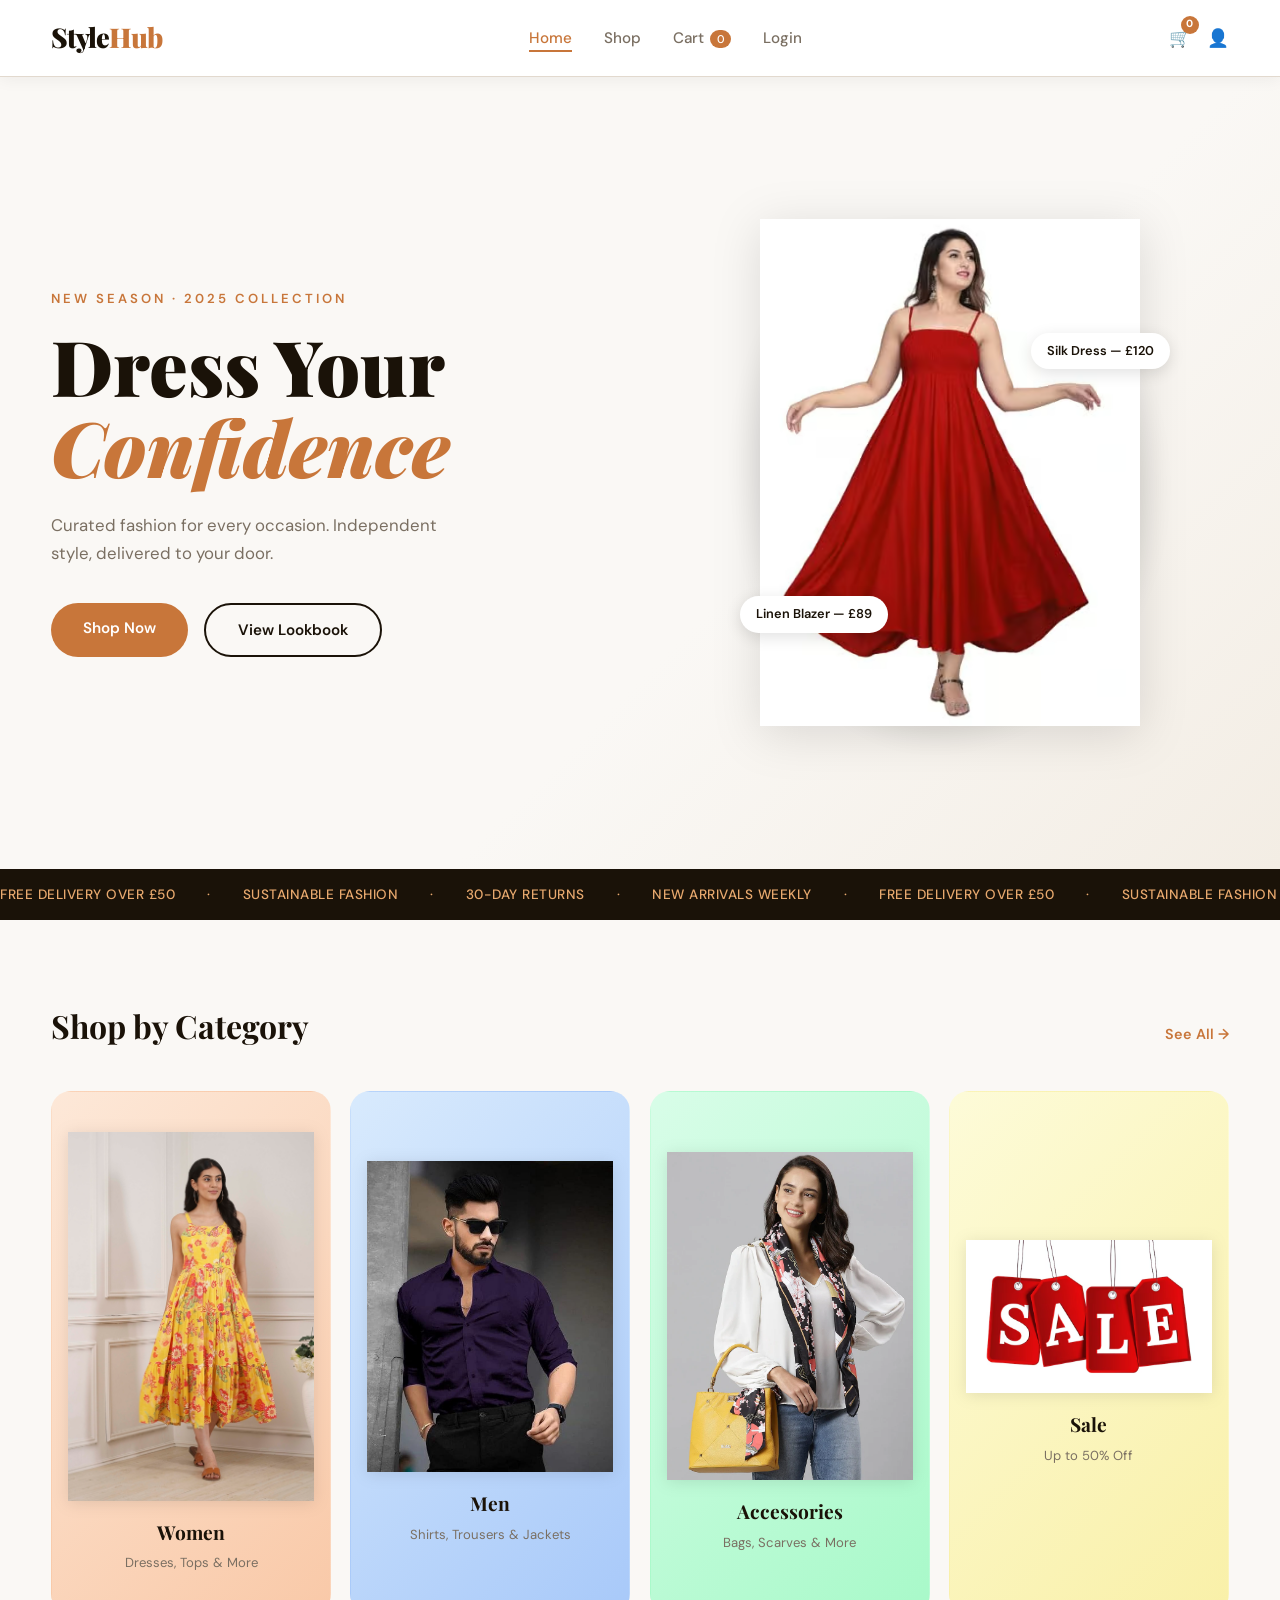
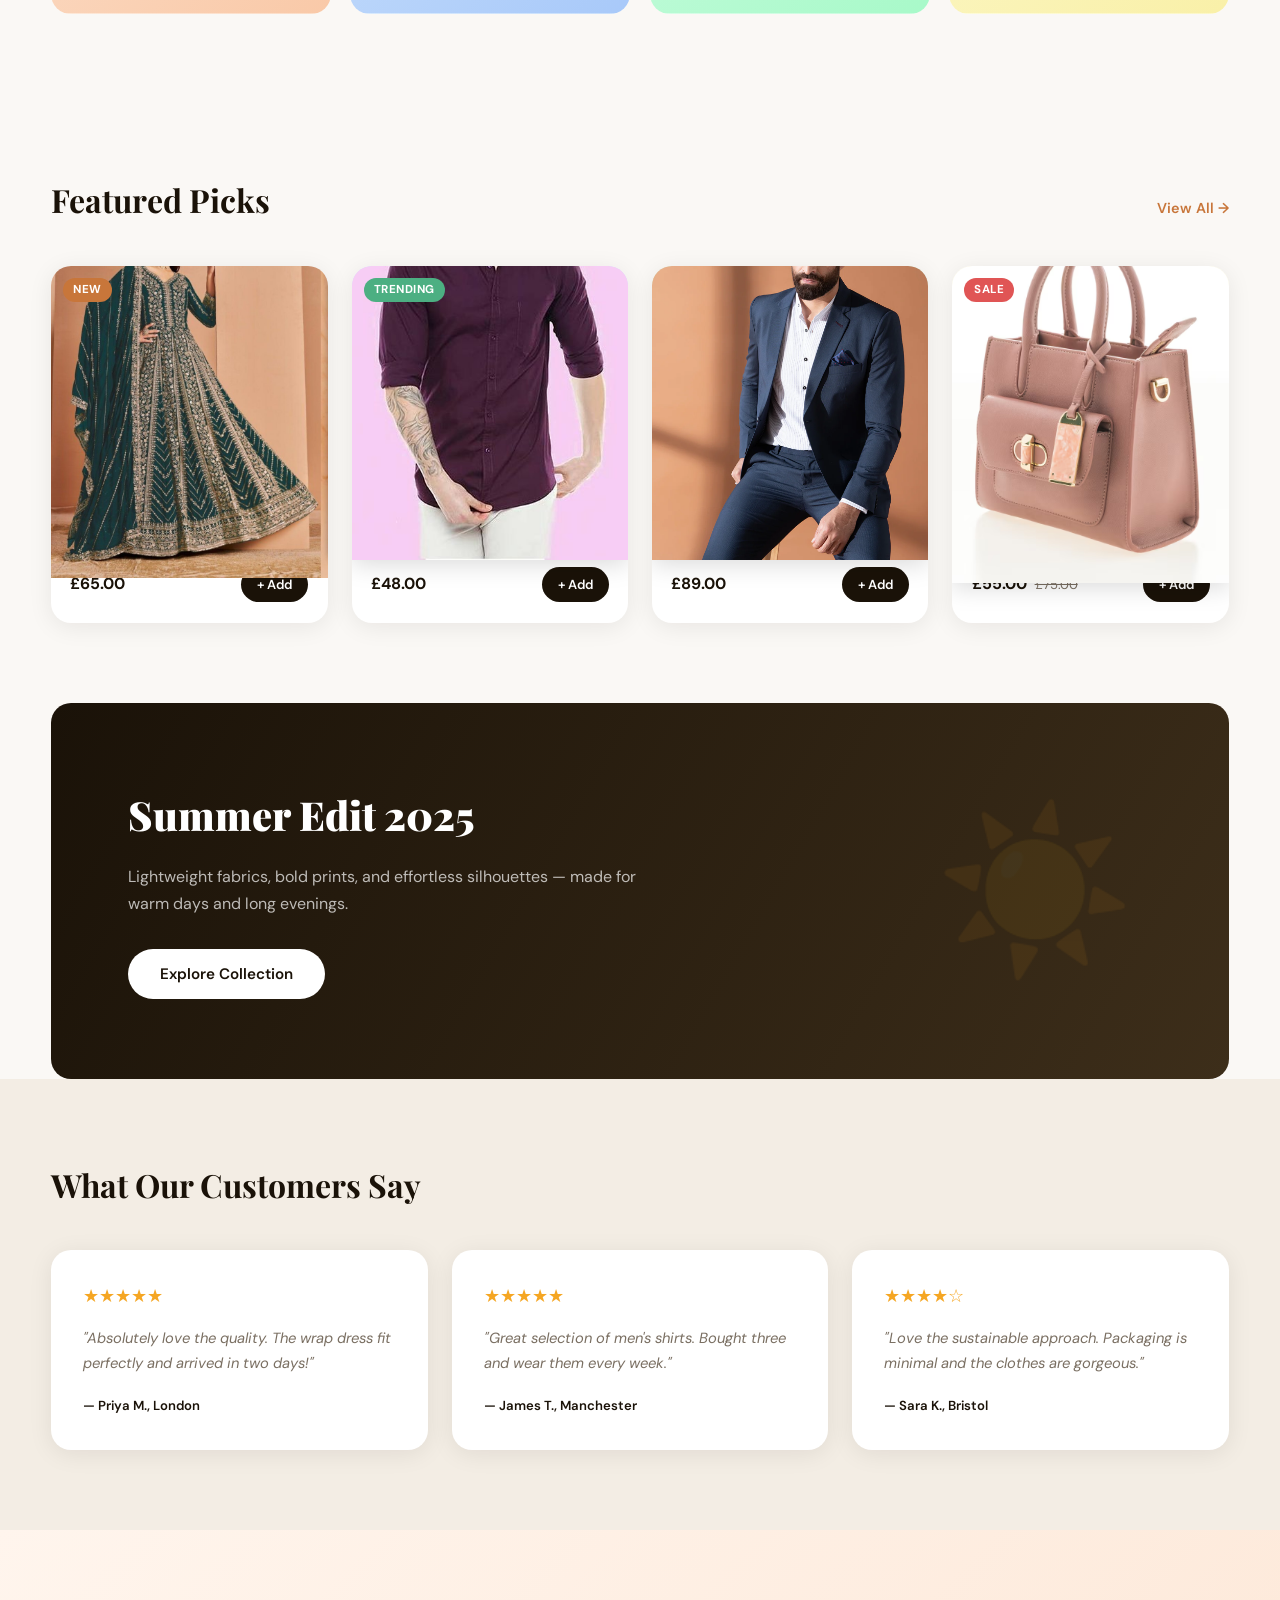
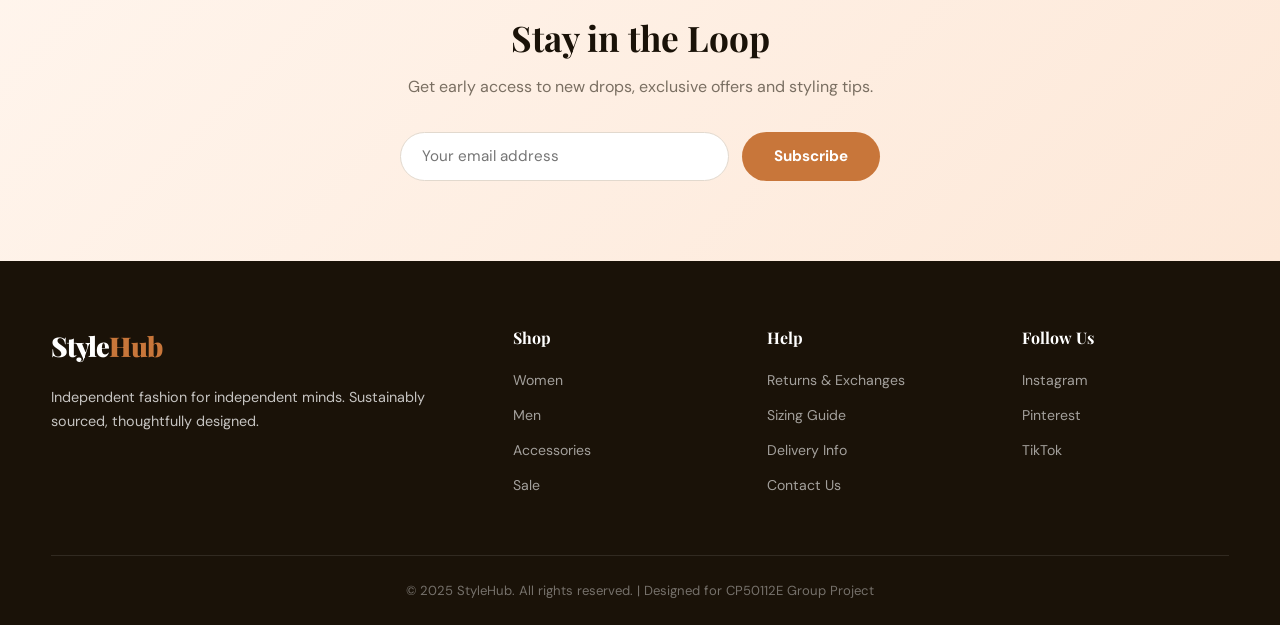
==== index.html @ 27a19b40 "Initial commit" ====
<!DOCTYPE html>
<html lang="en">
<head>
  <meta charset="UTF-8" />
  <meta name="viewport" content="width=device-width, initial-scale=1.0"/>
  <title>StyleHub — Fashion Forward</title>
  <link rel="stylesheet" href="css/style.css"/>
  <link rel="stylesheet" href="css/home.css"/>
  <link href="https://fonts.googleapis.com/css2?family=Playfair+Display:wght@400;700;900&family=DM+Sans:wght@300;400;500&display=swap" rel="stylesheet"/>
</head>
<body>

  <!-- ===== NAVBAR ===== -->
  <nav class="navbar">
    <div class="nav-logo">Style<span>Hub</span></div>
    <ul class="nav-links">
      <li><a href="index.html" class="active">Home</a></li>
      <li><a href="products.html">Shop</a></li>
      <li><a href="cart.html">Cart <span class="cart-count">0</span></a></li>
      <li><a href="login.html">Login</a></li>
    </ul>
    <div class="nav-icons">
      <a href="cart.html" class="icon-btn">🛒 <span class="cart-badge">0</span></a>
      <a href="login.html" class="icon-btn">👤</a>
    </div>
  </nav>

  <!-- ===== HERO ===== -->
  <section class="hero">
    <div class="hero-content">
      <p class="hero-sub">New Season · 2025 Collection</p>
      <h1 class="hero-title">Dress Your<br/><em>Confidence</em></h1>
      <p class="hero-desc">Curated fashion for every occasion. Independent style, delivered to your door.</p>
      <div class="hero-btns">
        <a href="products.html" class="btn-primary">Shop Now</a>
        <a href="products.html" class="btn-outline">View Lookbook</a>
      </div>
    </div>
    <div class="hero-image">
      <div class="hero-img-card">
        <div class="hero-badge">NEW IN</div>
        <div class="hero-mannequin"> <img src="images/dress.png" alt="Dress"> </div>
        <div class="floating-tag tag1">Linen Blazer — £89</div>
        <div class="floating-tag tag2">Silk Dress — £120</div>
      </div>
    </div>
  </section>

  <!-- ===== MARQUEE ===== -->
  <div class="marquee-bar">
    <div class="marquee-track">
      <span>Free Delivery Over £50</span><span>·</span>
      <span>Sustainable Fashion</span><span>·</span>
      <span>30-Day Returns</span><span>·</span>
      <span>New Arrivals Weekly</span><span>·</span>
      <span>Free Delivery Over £50</span><span>·</span>
      <span>Sustainable Fashion</span><span>·</span>
      <span>30-Day Returns</span><span>·</span>
      <span>New Arrivals Weekly</span><span>·</span>
    </div>
  </div>

  <!-- ===== CATEGORIES ===== -->
  <section class="categories section">
    <div class="section-header">
      <h2>Shop by Category</h2>
      <a href="products.html" class="see-all">See All →</a>
    </div>
    <div class="cat-grid">
      <a href="products.html?cat=women" class="cat-card cat-women">
        <div class="cat-icon"> <img src="images/women.png" alt="Women"> </div>
        <h3>Women</h3>
        <p>Dresses, Tops & More</p>
      </a>
      <a href="products.html?cat=men" class="cat-card cat-men">
        <div class="cat-icon"> <img src="images/dress1.png" class="prod-img-real" alt="Floral Dress"> </div>
        <h3>Men</h3>
        <p>Shirts, Trousers & Jackets</p>
      </a>
      <a href="products.html?cat=accessories" class="cat-card cat-acc">
        <div class="cat-icon"> <img src="images/bag.png" alt="Accessories"> </div>
        <h3>Accessories</h3>
        <p>Bags, Scarves & More</p>
      </a>
      <a href="products.html?cat=sale" class="cat-card cat-sale">
        <div class="cat-icon"> <img src="images/sale.png" alt="Sale"> </div>
        <h3>Sale</h3>
        <p>Up to 50% Off</p>
      </a>
    </div>
  </section>

  <!-- ===== FEATURED PRODUCTS ===== -->
  <section class="featured section">
    <div class="section-header">
      <h2>Featured Picks</h2>
      <a href="products.html" class="see-all">View All →</a>
    </div>
    <div class="product-grid">

      <div class="product-card">
        <div class="prod-img">
            <img src="images/Dresses2.png" alt="Floral Wrap Dress">
            <span class="prod-badge">New</span>
        </div>
        <div class="prod-info">
            <h4>Floral Wrap Dress</h4>
            <p class="prod-cat">Women · Dresses</p>
            <div class="prod-footer">
                <span class="prod-price">£65.00</span>
                <a href="cart.html" class="add-btn">+ Add</a>
            </div>
        </div>
    </div>

      <div class="product-card">
        <div class="prod-img" style="background:#d4e4f9;">
          <span class="prod-emoji"> <img src="images/shirt1.jpg" alt="Oxford Shirt" class="prod-img-real"> </span>
          <span class="prod-badge new">Trending</span>
        </div>
        <div class="prod-info">
          <h4>Oxford Button Shirt</h4>
          <p class="prod-cat">Men · Shirts</p>
          <div class="prod-footer">
            <span class="prod-price">£48.00</span>
            <a href="cart.html" class="add-btn">+ Add</a>
          </div>
        </div>
      </div>

      <div class="product-card">
        <div class="prod-img" style="background:#d4f9e4;">
          <span class="prod-emoji"><img src="images/blazer.jpg" alt="Linen Blazer"></span>
        </div>
        <div class="prod-info">
          <h4>Linen Blazer</h4>
          <p class="prod-cat">Women · Blazers</p>
          <div class="prod-footer">
            <span class="prod-price">£89.00</span>
            <a href="cart.html" class="add-btn">+ Add</a>
          </div>
        </div>
      </div>

      <div class="product-card">
        <div class="prod-img" style="background:#f9f4d4;">
          <span class="prod-emoji"> <img src="images/bag.jpg" alt="Leather Tote Bag"> </span>
          <span class="prod-badge sale">Sale</span>
        </div>
        <div class="prod-info">
          <h4>Leather Tote Bag</h4>
          <p class="prod-cat">Accessories · Bags</p>
          <div class="prod-footer">
            <span class="prod-price">£55.00 <s>£75.00</s></span>
            <a href="cart.html" class="add-btn">+ Add</a>
          </div>
        </div>
      </div>

    </div>
  </section>

  <!-- ===== BANNER ===== -->
  <section class="promo-banner">
    <div class="promo-content">
      <h2>Summer Edit 2025</h2>
      <p>Lightweight fabrics, bold prints, and effortless silhouettes — made for warm days and long evenings.</p>
      <a href="products.html" class="btn-primary light">Explore Collection</a>
    </div>
  </section>

  <!-- ===== TESTIMONIALS ===== -->
  <section class="testimonials section">
    <div class="section-header">
      <h2>What Our Customers Say</h2>
    </div>
    <div class="testi-grid">
      <div class="testi-card">
        <div class="stars">★★★★★</div>
        <p>"Absolutely love the quality. The wrap dress fit perfectly and arrived in two days!"</p>
        <span>— Priya M., London</span>
      </div>
      <div class="testi-card">
        <div class="stars">★★★★★</div>
        <p>"Great selection of men's shirts. Bought three and wear them every week."</p>
        <span>— James T., Manchester</span>
      </div>
      <div class="testi-card">
        <div class="stars">★★★★☆</div>
        <p>"Love the sustainable approach. Packaging is minimal and the clothes are gorgeous."</p>
        <span>— Sara K., Bristol</span>
      </div>
    </div>
  </section>

  <!-- ===== NEWSLETTER ===== -->
  <section class="newsletter">
    <h2>Stay in the Loop</h2>
    <p>Get early access to new drops, exclusive offers and styling tips.</p>
    <form class="newsletter-form" onsubmit="return false;">
      <input type="email" placeholder="Your email address"/>
      <button type="submit">Subscribe</button>
    </form>
  </section>

  <!-- ===== FOOTER ===== -->
  <footer class="footer">
    <div class="footer-grid">
      <div class="footer-brand">
        <div class="nav-logo">Style<span>Hub</span></div>
        <p>Independent fashion for independent minds. Sustainably sourced, thoughtfully designed.</p>
      </div>
      <div class="footer-links">
        <h4>Shop</h4>
        <ul>
          <li><a href="products.html">Women</a></li>
          <li><a href="products.html">Men</a></li>
          <li><a href="products.html">Accessories</a></li>
          <li><a href="products.html">Sale</a></li>
        </ul>
      </div>
      <div class="footer-links">
        <h4>Help</h4>
        <ul>
          <li><a href="#">Returns & Exchanges</a></li>
          <li><a href="#">Sizing Guide</a></li>
          <li><a href="#">Delivery Info</a></li>
          <li><a href="#">Contact Us</a></li>
        </ul>
      </div>
      <div class="footer-links">
        <h4>Follow Us</h4>
        <ul>
          <li><a href="#">Instagram</a></li>
          <li><a href="#">Pinterest</a></li>
          <li><a href="#">TikTok</a></li>
        </ul>
      </div>
    </div>
    <div class="footer-bottom">
      <p>© 2025 StyleHub. All rights reserved. | Designed for CP50112E Group Project</p>
    </div>
  </footer>

</body>
</html>
---- css/style.css ----
/* ============================================================
   STYLEHUB — GLOBAL STYLES (style.css)
   ============================================================ */

/* ---------- CSS VARIABLES ---------- */
:root {
  --clr-bg:        #faf8f5;
  --clr-dark:      #1a1208;
  --clr-accent:    #c8763a;
  --clr-accent2:   #e8a96e;
  --clr-soft:      #f3ede4;
  --clr-muted:     #7a6f62;
  --clr-white:     #ffffff;
  --clr-border:    #e2d9ce;
  --clr-success:   #4caf82;
  --clr-danger:    #e05555;

  --ff-display: 'Playfair Display', Georgia, serif;
  --ff-body:    'DM Sans', sans-serif;

  --radius:    12px;
  --radius-lg: 20px;
  --shadow:    0 4px 24px rgba(26,18,8,0.08);
  --shadow-lg: 0 12px 40px rgba(26,18,8,0.14);

  --transition: 0.25s ease;
}

/* ---------- RESET ---------- */
*, *::before, *::after { box-sizing: border-box; margin: 0; padding: 0; }
html { scroll-behavior: smooth; }
body {
  font-family: var(--ff-body);
  background: var(--clr-bg);
  color: var(--clr-dark);
  line-height: 1.6;
  font-size: 16px;
}
a { text-decoration: none; color: inherit; }
ul { list-style: none; }
img { display: block; max-width: 100%; }
button, input, select { font-family: inherit; }

/* ---------- SCROLLBAR ---------- */
::-webkit-scrollbar { width: 6px; }
::-webkit-scrollbar-track { background: var(--clr-soft); }
::-webkit-scrollbar-thumb { background: var(--clr-accent2); border-radius: 6px; }

/* ---------- NAVBAR ---------- */
.navbar {
  display: flex;
  align-items: center;
  justify-content: space-between;
  padding: 1rem 4%;
  background: var(--clr-white);
  border-bottom: 1px solid var(--clr-border);
  position: sticky;
  top: 0;
  z-index: 999;
  box-shadow: 0 2px 16px rgba(26,18,8,0.06);
}

.nav-logo {
  font-family: var(--ff-display);
  font-size: 1.7rem;
  font-weight: 900;
  color: var(--clr-dark);
  letter-spacing: -1px;
}
.nav-logo span { color: var(--clr-accent); }

.nav-links {
  display: flex;
  gap: 2rem;
}
.nav-links a {
  font-size: 0.95rem;
  font-weight: 500;
  color: var(--clr-muted);
  transition: color var(--transition);
  position: relative;
}
.nav-links a::after {
  content: '';
  position: absolute;
  bottom: -4px; left: 0;
  width: 0; height: 2px;
  background: var(--clr-accent);
  transition: width var(--transition);
}
.nav-links a:hover, .nav-links a.active {
  color: var(--clr-accent);
}
.nav-links a:hover::after, .nav-links a.active::after { width: 100%; }

.cart-count {
  background: var(--clr-accent);
  color: white;
  font-size: 0.7rem;
  padding: 0.1rem 0.4rem;
  border-radius: 100px;
  margin-left: 2px;
}

.nav-icons {
  display: flex;
  gap: 1rem;
  align-items: center;
}
.icon-btn {
  font-size: 1.1rem;
  position: relative;
  cursor: pointer;
  transition: transform var(--transition);
}
.icon-btn:hover { transform: scale(1.15); }
.cart-badge {
  position: absolute;
  top: -8px; right: -8px;
  background: var(--clr-accent);
  color: white;
  font-size: 0.65rem;
  width: 18px; height: 18px;
  border-radius: 50%;
  display: flex; align-items: center; justify-content: center;
  font-weight: 700;
}

/* ---------- BUTTONS ---------- */
.btn-primary {
  display: inline-block;
  background: var(--clr-accent);
  color: var(--clr-white);
  padding: 0.8rem 2rem;
  border-radius: 100px;
  font-weight: 600;
  font-size: 0.95rem;
  transition: background var(--transition), transform var(--transition), box-shadow var(--transition);
  border: none;
  cursor: pointer;
}
.btn-primary:hover {
  background: var(--clr-dark);
  transform: translateY(-2px);
  box-shadow: 0 8px 24px rgba(200,118,58,0.3);
}
.btn-primary.light { background: var(--clr-white); color: var(--clr-dark); }
.btn-primary.light:hover { background: var(--clr-dark); color: white; }

.btn-outline {
  display: inline-block;
  border: 2px solid var(--clr-dark);
  color: var(--clr-dark);
  padding: 0.8rem 2rem;
  border-radius: 100px;
  font-weight: 600;
  font-size: 0.95rem;
  transition: all var(--transition);
  cursor: pointer;
}
.btn-outline:hover {
  background: var(--clr-dark);
  color: white;
}

/* ---------- SECTION LAYOUT ---------- */
.section {
  padding: 5rem 4%;
}
.section-header {
  display: flex;
  align-items: baseline;
  justify-content: space-between;
  margin-bottom: 2.5rem;
}
.section-header h2 {
  font-family: var(--ff-display);
  font-size: 2rem;
  font-weight: 700;
  color: var(--clr-dark);
}
.see-all {
  font-size: 0.9rem;
  color: var(--clr-accent);
  font-weight: 600;
  transition: letter-spacing var(--transition);
}
.see-all:hover { letter-spacing: 0.5px; }

/* ---------- PRODUCT CARDS (shared) ---------- */
.product-grid {
  display: grid;
  grid-template-columns: repeat(auto-fill, minmax(230px, 1fr));
  gap: 1.5rem;
}

.product-card {
  background: var(--clr-white);
  border-radius: var(--radius-lg);
  overflow: hidden;
  box-shadow: var(--shadow);
  transition: transform var(--transition), box-shadow var(--transition);
  cursor: pointer;
}
.product-card:hover {
  transform: translateY(-6px);
  box-shadow: var(--shadow-lg);
}

.prod-img {
  height: 220px;
  display: flex;
  align-items: center;
  justify-content: center;
  position: relative;
  font-size: 5rem;
}
.prod-emoji { font-size: 4.5rem; filter: drop-shadow(0 4px 12px rgba(0,0,0,0.15)); }

.prod-badge {
  position: absolute;
  top: 12px; left: 12px;
  background: var(--clr-accent);
  color: white;
  font-size: 0.72rem;
  font-weight: 700;
  padding: 3px 10px;
  border-radius: 100px;
  text-transform: uppercase;
  letter-spacing: 0.5px;
}
.prod-badge.sale { background: var(--clr-danger); }
.prod-badge.new  { background: var(--clr-success); }

.prod-info { padding: 1.1rem 1.2rem 1.3rem; }
.prod-info h4 {
  font-family: var(--ff-display);
  font-size: 1.05rem;
  font-weight: 700;
  margin-bottom: 0.2rem;
}
.prod-cat { font-size: 0.8rem; color: var(--clr-muted); margin-bottom: 0.8rem; }

.prod-footer {
  display: flex;
  align-items: center;
  justify-content: space-between;
}
.prod-price {
  font-size: 1rem;
  font-weight: 700;
  color: var(--clr-dark);
}
.prod-price s {
  font-size: 0.82rem;
  color: var(--clr-muted);
  font-weight: 400;
  margin-left: 4px;
}
.add-btn {
  background: var(--clr-dark);
  color: white;
  border: none;
  padding: 0.45rem 1rem;
  border-radius: 100px;
  font-size: 0.82rem;
  font-weight: 600;
  cursor: pointer;
  transition: background var(--transition), transform var(--transition);
}
.add-btn:hover {
  background: var(--clr-accent);
  transform: scale(1.05);
}

/* ---------- MARQUEE ---------- */
.marquee-bar {
  background: var(--clr-dark);
  color: var(--clr-accent2);
  padding: 0.8rem 0;
  overflow: hidden;
  white-space: nowrap;
}
.marquee-track {
  display: inline-flex;
  gap: 2rem;
  animation: marquee 22s linear infinite;
  font-size: 0.85rem;
  font-weight: 500;
  letter-spacing: 0.5px;
  text-transform: uppercase;
}
@keyframes marquee {
  from { transform: translateX(0); }
  to   { transform: translateX(-50%); }
}

/* ---------- FOOTER ---------- */
.footer {
  background: var(--clr-dark);
  color: rgba(255,255,255,0.75);
  padding: 4rem 4% 1.5rem;
}
.footer-grid {
  display: grid;
  grid-template-columns: 2fr 1fr 1fr 1fr;
  gap: 3rem;
  margin-bottom: 3rem;
}
.footer-brand .nav-logo { color: white; margin-bottom: 1rem; }
.footer-brand p { font-size: 0.9rem; line-height: 1.7; }

.footer-links h4 {
  font-family: var(--ff-display);
  color: white;
  margin-bottom: 1rem;
  font-size: 1rem;
}
.footer-links ul li { margin-bottom: 0.6rem; }
.footer-links ul li a {
  font-size: 0.88rem;
  color: rgba(255,255,255,0.6);
  transition: color var(--transition);
}
.footer-links ul li a:hover { color: var(--clr-accent2); }

.footer-bottom {
  border-top: 1px solid rgba(255,255,255,0.1);
  padding-top: 1.5rem;
  text-align: center;
  font-size: 0.82rem;
  color: rgba(255,255,255,0.4);
}

/* ---------- FORM INPUTS ---------- */
.form-group { margin-bottom: 1.2rem; }
.form-group label {
  display: block;
  font-size: 0.85rem;
  font-weight: 600;
  margin-bottom: 0.4rem;
  color: var(--clr-dark);
}
.form-group input,
.form-group select {
  width: 100%;
  padding: 0.75rem 1rem;
  border: 1.5px solid var(--clr-border);
  border-radius: var(--radius);
  font-size: 0.95rem;
  background: var(--clr-white);
  color: var(--clr-dark);
  transition: border-color var(--transition), box-shadow var(--transition);
  outline: none;
}
.form-group input:focus,
.form-group select:focus {
  border-color: var(--clr-accent);
  box-shadow: 0 0 0 3px rgba(200,118,58,0.12);
}

/* ---------- ALERT ---------- */
.alert {
  padding: 0.9rem 1.2rem;
  border-radius: var(--radius);
  font-size: 0.9rem;
  font-weight: 500;
  margin-bottom: 1rem;
}
.alert-success { background: #eafaf1; color: #2e7d5c; border: 1px solid #b7e5cc; }
.alert-error   { background: #fdf0f0; color: #b94040; border: 1px solid #f0c0c0; }

/* ---------- RESPONSIVE ---------- */
@media (max-width: 900px) {
  .footer-grid { grid-template-columns: 1fr 1fr; }
  .nav-links { display: none; }
}
@media (max-width: 600px) {
  .footer-grid { grid-template-columns: 1fr; }
  .section { padding: 3rem 5%; }
  .section-header h2 { font-size: 1.5rem; }
}
---- css/home.css ----
/* ============================================================
   STYLEHUB — HOME PAGE STYLES (home.css)
   ============================================================ */

/* ---------- HERO ---------- */
.hero {
  display: grid;
  grid-template-columns: 1fr 1fr;
  align-items: center;
  min-height: 88vh;
  padding: 4rem 4%;
  background: linear-gradient(135deg, var(--clr-bg) 60%, var(--clr-soft) 100%);
  gap: 4rem;
  overflow: hidden;
}

.hero-content { animation: fadeInLeft 0.9s ease both; }
@keyframes fadeInLeft {
  from { opacity: 0; transform: translateX(-40px); }
  to   { opacity: 1; transform: translateX(0); }
}

.hero-sub {
  font-size: 0.82rem;
  font-weight: 600;
  text-transform: uppercase;
  letter-spacing: 3px;
  color: var(--clr-accent);
  margin-bottom: 1rem;
}

.hero-title {
  font-family: var(--ff-display);
  font-size: clamp(2.8rem, 6vw, 5rem);
  font-weight: 900;
  line-height: 1.05;
  color: var(--clr-dark);
  margin-bottom: 1.5rem;
}
.hero-title em {
  font-style: italic;
  color: var(--clr-accent);
  display: block;
}

.hero-desc {
  font-size: 1.05rem;
  color: var(--clr-muted);
  max-width: 420px;
  margin-bottom: 2.2rem;
  line-height: 1.7;
}

.hero-btns {
  display: flex;
  gap: 1rem;
  flex-wrap: wrap;
}

/* --- Hero Image Card --- */
.hero-image {
  display: flex;
  justify-content: center;
  animation: fadeInRight 0.9s 0.2s ease both;
}
@keyframes fadeInRight {
  from { opacity: 0; transform: translateX(40px); }
  to   { opacity: 1; transform: translateX(0); }
}

.hero-img-card {
  position: relative;
  width: 380px;
  height: 480px;
  background: linear-gradient(145deg, #f9e9d5, #f0d5b5);
  border-radius: 40% 60% 55% 45% / 45% 50% 50% 55%;
  display: flex;
  align-items: center;
  justify-content: center;
  box-shadow: var(--shadow-lg);
  animation: blob-morph 8s ease-in-out infinite;
}
@keyframes blob-morph {
  0%,100% { border-radius: 40% 60% 55% 45% / 45% 50% 50% 55%; }
  33%      { border-radius: 55% 45% 45% 55% / 50% 40% 60% 50%; }
  66%      { border-radius: 45% 55% 60% 40% / 55% 55% 45% 45%; }
}

.hero-badge {
  position: absolute;
  top: 30px; right: 20px;
  background: var(--clr-dark);
  color: white;
  font-size: 0.7rem;
  font-weight: 800;
  letter-spacing: 2px;
  padding: 6px 14px;
  border-radius: 100px;
  text-transform: uppercase;
}

.hero-mannequin { font-size: 8rem; filter: drop-shadow(0 8px 24px rgba(0,0,0,0.12)); }

.floating-tag {
  position: absolute;
  background: white;
  padding: 8px 16px;
  border-radius: 100px;
  font-size: 0.8rem;
  font-weight: 600;
  box-shadow: 0 4px 16px rgba(0,0,0,0.12);
  white-space: nowrap;
  animation: float 4s ease-in-out infinite;
}
.tag1 { bottom: 80px; left: -20px; animation-delay: 0s; }
.tag2 { top: 100px; right: -30px; animation-delay: 1.5s; }
@keyframes float {
  0%,100% { transform: translateY(0); }
  50%      { transform: translateY(-10px); }
}

/* ---------- CATEGORIES ---------- */
.cat-grid {
  display: grid;
  grid-template-columns: repeat(4, 1fr);
  gap: 1.2rem;
}

.cat-card {
  display: flex;
  flex-direction: column;
  align-items: center;
  justify-content: center;
  padding: 2.5rem 1rem;
  border-radius: var(--radius-lg);
  text-align: center;
  transition: transform var(--transition), box-shadow var(--transition);
  cursor: pointer;
  border: 1px solid transparent;
}
.cat-card:hover {
  transform: translateY(-6px);
  box-shadow: var(--shadow-lg);
  border-color: var(--clr-border);
}

.cat-women { background: linear-gradient(135deg, #fde8d8, #f9c9a8); }
.cat-men   { background: linear-gradient(135deg, #d8eafd, #a8c9f9); }
.cat-acc   { background: linear-gradient(135deg, #d8fde8, #a8f9c9); }
.cat-sale  { background: linear-gradient(135deg, #fdfbd8, #f9f0a8); }

.cat-icon {
  font-size: 3rem;
  margin-bottom: 1rem;
  filter: drop-shadow(0 2px 8px rgba(0,0,0,0.1));
}
.cat-card h3 {
  font-family: var(--ff-display);
  font-size: 1.2rem;
  font-weight: 700;
  margin-bottom: 0.3rem;
  color: var(--clr-dark);
}
.cat-card p { font-size: 0.82rem; color: var(--clr-muted); }

/* ---------- PROMO BANNER ---------- */
.promo-banner {
  margin: 0 4%;
  border-radius: var(--radius-lg);
  background: linear-gradient(120deg, var(--clr-dark) 0%, #3d2e1a 100%);
  padding: 5rem 6%;
  display: flex;
  align-items: center;
  position: relative;
  overflow: hidden;
}
.promo-banner::after {
  content: '☀️';
  position: absolute;
  right: 8%;
  font-size: 10rem;
  opacity: 0.08;
  pointer-events: none;
}
.promo-content { max-width: 520px; }
.promo-content h2 {
  font-family: var(--ff-display);
  font-size: 2.5rem;
  font-weight: 900;
  color: white;
  margin-bottom: 1rem;
}
.promo-content p {
  color: rgba(255,255,255,0.7);
  font-size: 1rem;
  margin-bottom: 2rem;
  line-height: 1.7;
}

/* ---------- TESTIMONIALS ---------- */
.testimonials { background: var(--clr-soft); }
.testi-grid {
  display: grid;
  grid-template-columns: repeat(3,1fr);
  gap: 1.5rem;
}
.testi-card {
  background: var(--clr-white);
  padding: 2rem;
  border-radius: var(--radius-lg);
  box-shadow: var(--shadow);
  transition: transform var(--transition);
}
.testi-card:hover { transform: translateY(-4px); }
.stars { color: #f5a623; font-size: 1.1rem; margin-bottom: 1rem; }
.testi-card p {
  font-size: 0.92rem;
  color: var(--clr-muted);
  font-style: italic;
  margin-bottom: 1rem;
  line-height: 1.7;
}
.testi-card span { font-size: 0.82rem; font-weight: 600; color: var(--clr-dark); }

/* ---------- NEWSLETTER ---------- */
.newsletter {
  text-align: center;
  padding: 5rem 4%;
  background: linear-gradient(135deg, #fff5ed, #fde8d8);
}
.newsletter h2 {
  font-family: var(--ff-display);
  font-size: 2.2rem;
  font-weight: 700;
  margin-bottom: 0.5rem;
  color: var(--clr-dark);
}
.newsletter p { color: var(--clr-muted); margin-bottom: 2rem; font-size: 1rem; }
.newsletter-form {
  display: flex;
  gap: 0.8rem;
  justify-content: center;
  max-width: 480px;
  margin: 0 auto;
  flex-wrap: wrap;
}
.newsletter-form input {
  flex: 1;
  padding: 0.85rem 1.3rem;
  border: 1.5px solid var(--clr-border);
  border-radius: 100px;
  font-size: 0.95rem;
  outline: none;
  background: white;
  min-width: 220px;
  transition: border-color var(--transition);
}
.newsletter-form input:focus { border-color: var(--clr-accent); }
.newsletter-form button {
  padding: 0.85rem 2rem;
  background: var(--clr-accent);
  color: white;
  border: none;
  border-radius: 100px;
  font-weight: 700;
  font-size: 0.95rem;
  cursor: pointer;
  transition: background var(--transition), transform var(--transition);
}
.newsletter-form button:hover {
  background: var(--clr-dark);
  transform: scale(1.03);
}

/* ---------- RESPONSIVE HOME ---------- */
@media (max-width: 1000px) {
  .hero { grid-template-columns: 1fr; text-align: center; min-height: auto; padding: 4rem 5%; }
  .hero-image { display: none; }
  .hero-desc { margin: 0 auto 2rem; }
  .hero-btns { justify-content: center; }
  .cat-grid { grid-template-columns: repeat(2,1fr); }
  .testi-grid { grid-template-columns: 1fr; }
}
@media (max-width: 600px) {
  .cat-grid { grid-template-columns: 1fr 1fr; }
  .hero-title { font-size: 2.4rem; }
}
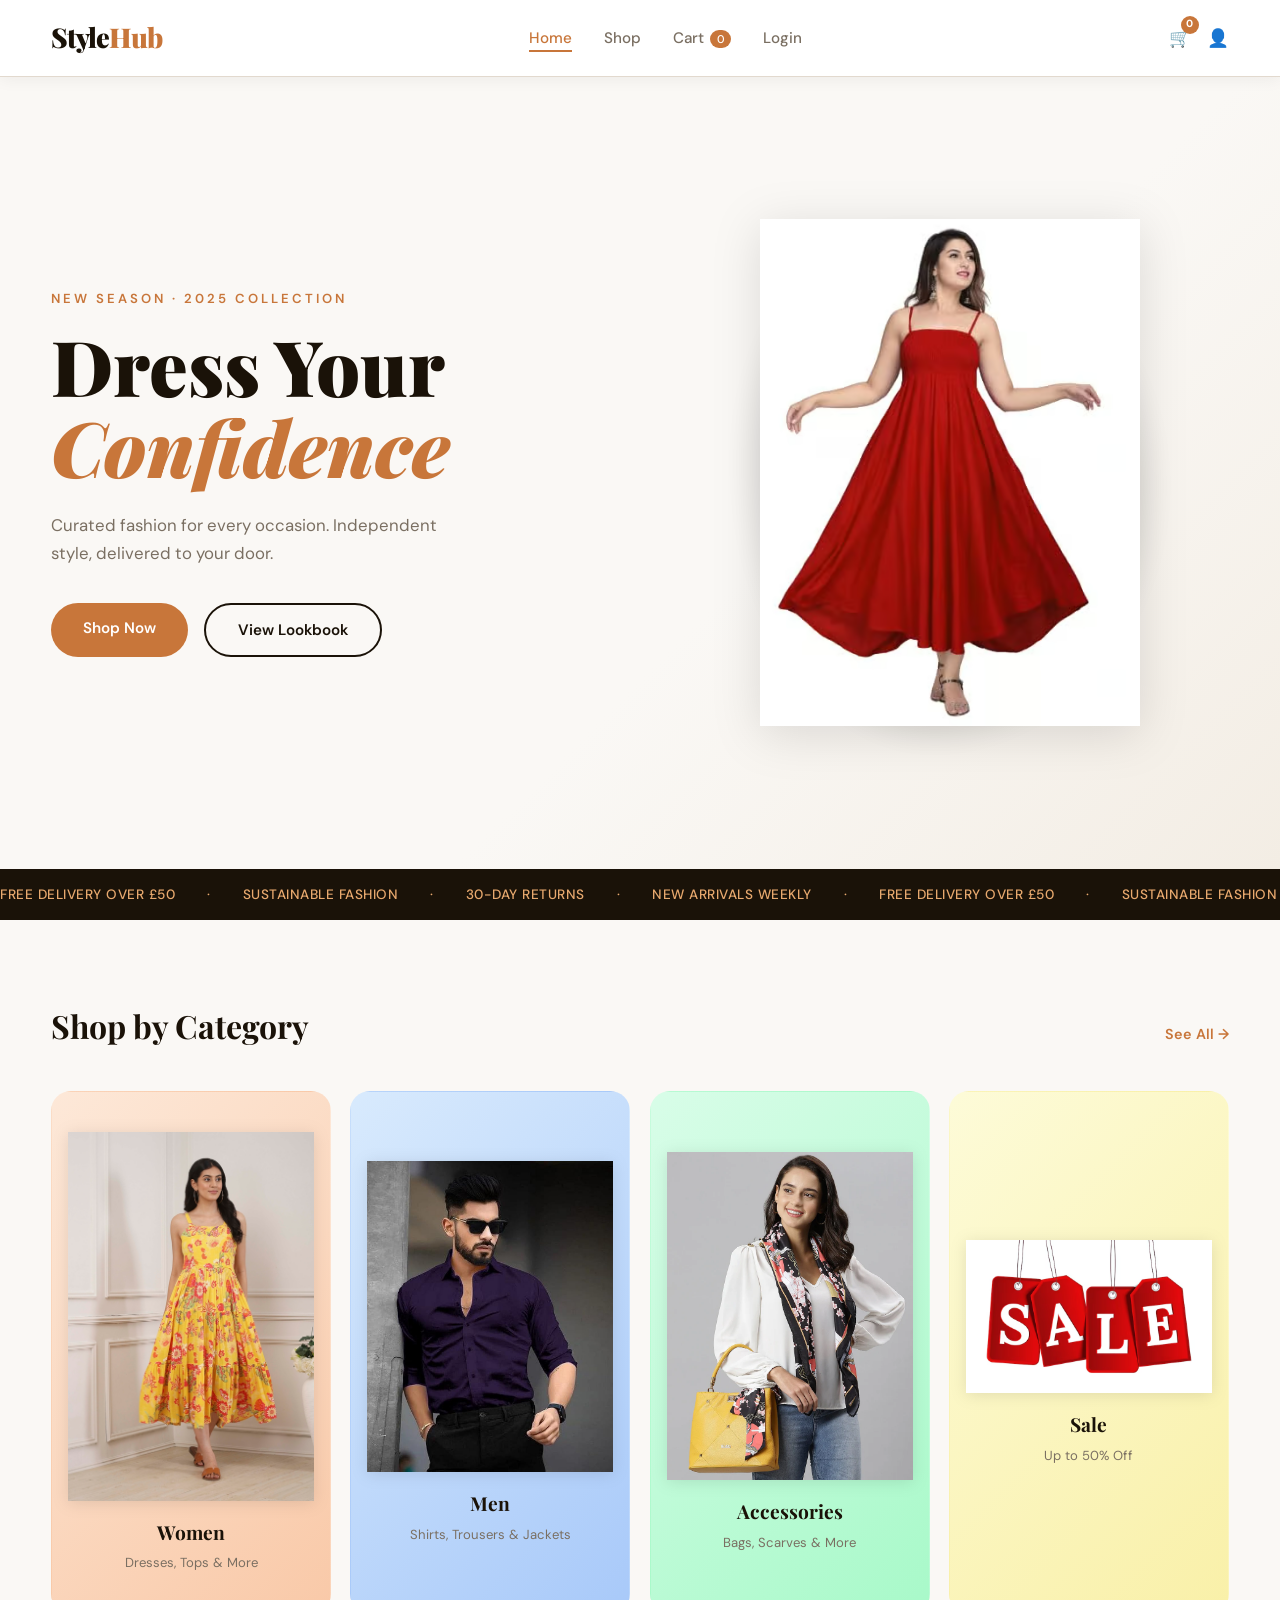
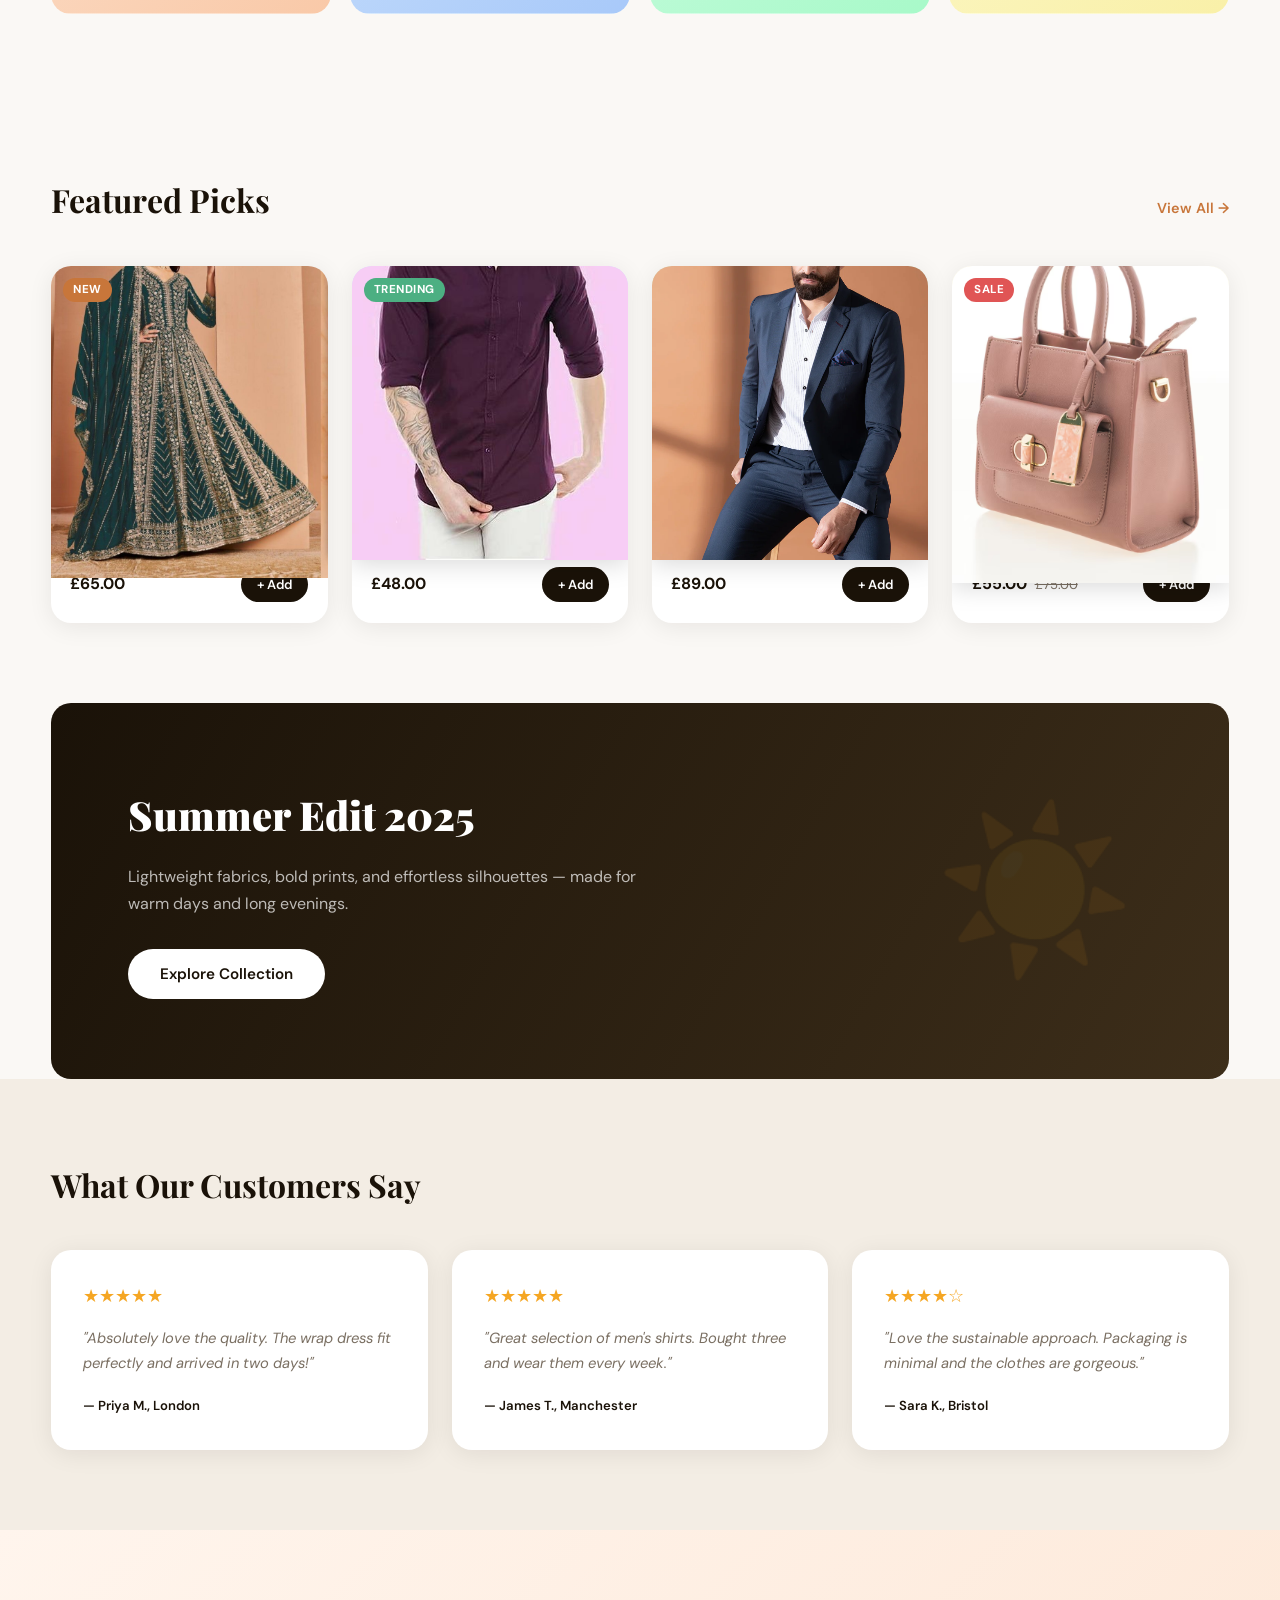
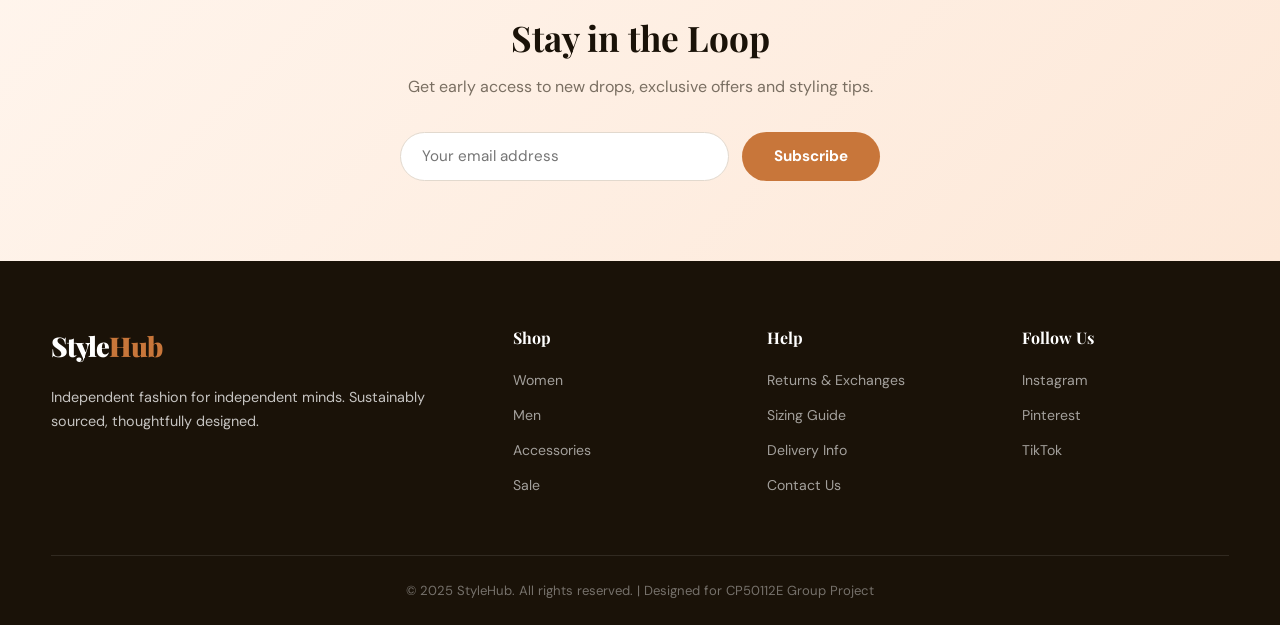
==== commit f002fe78: "Update StyleHub website" ====
--- a/index.html
+++ b/index.html
@@ -40,8 +40,6 @@
       <div class="hero-img-card">
         <div class="hero-badge">NEW IN</div>
         <div class="hero-mannequin"> <img src="images/dress.png" alt="Dress"> </div>
-        <div class="floating-tag tag1">Linen Blazer — £89</div>
-        <div class="floating-tag tag2">Silk Dress — £120</div>
       </div>
     </div>
   </section>
@@ -243,4 +241,4 @@
   </footer>
 
 </body>
-</html>+</html>
--- a/css/home.css
+++ b/css/home.css
@@ -101,24 +101,6 @@
 
 .hero-mannequin { font-size: 8rem; filter: drop-shadow(0 8px 24px rgba(0,0,0,0.12)); }
 
-.floating-tag {
-  position: absolute;
-  background: white;
-  padding: 8px 16px;
-  border-radius: 100px;
-  font-size: 0.8rem;
-  font-weight: 600;
-  box-shadow: 0 4px 16px rgba(0,0,0,0.12);
-  white-space: nowrap;
-  animation: float 4s ease-in-out infinite;
-}
-.tag1 { bottom: 80px; left: -20px; animation-delay: 0s; }
-.tag2 { top: 100px; right: -30px; animation-delay: 1.5s; }
-@keyframes float {
-  0%,100% { transform: translateY(0); }
-  50%      { transform: translateY(-10px); }
-}
-
 /* ---------- CATEGORIES ---------- */
 .cat-grid {
   display: grid;
